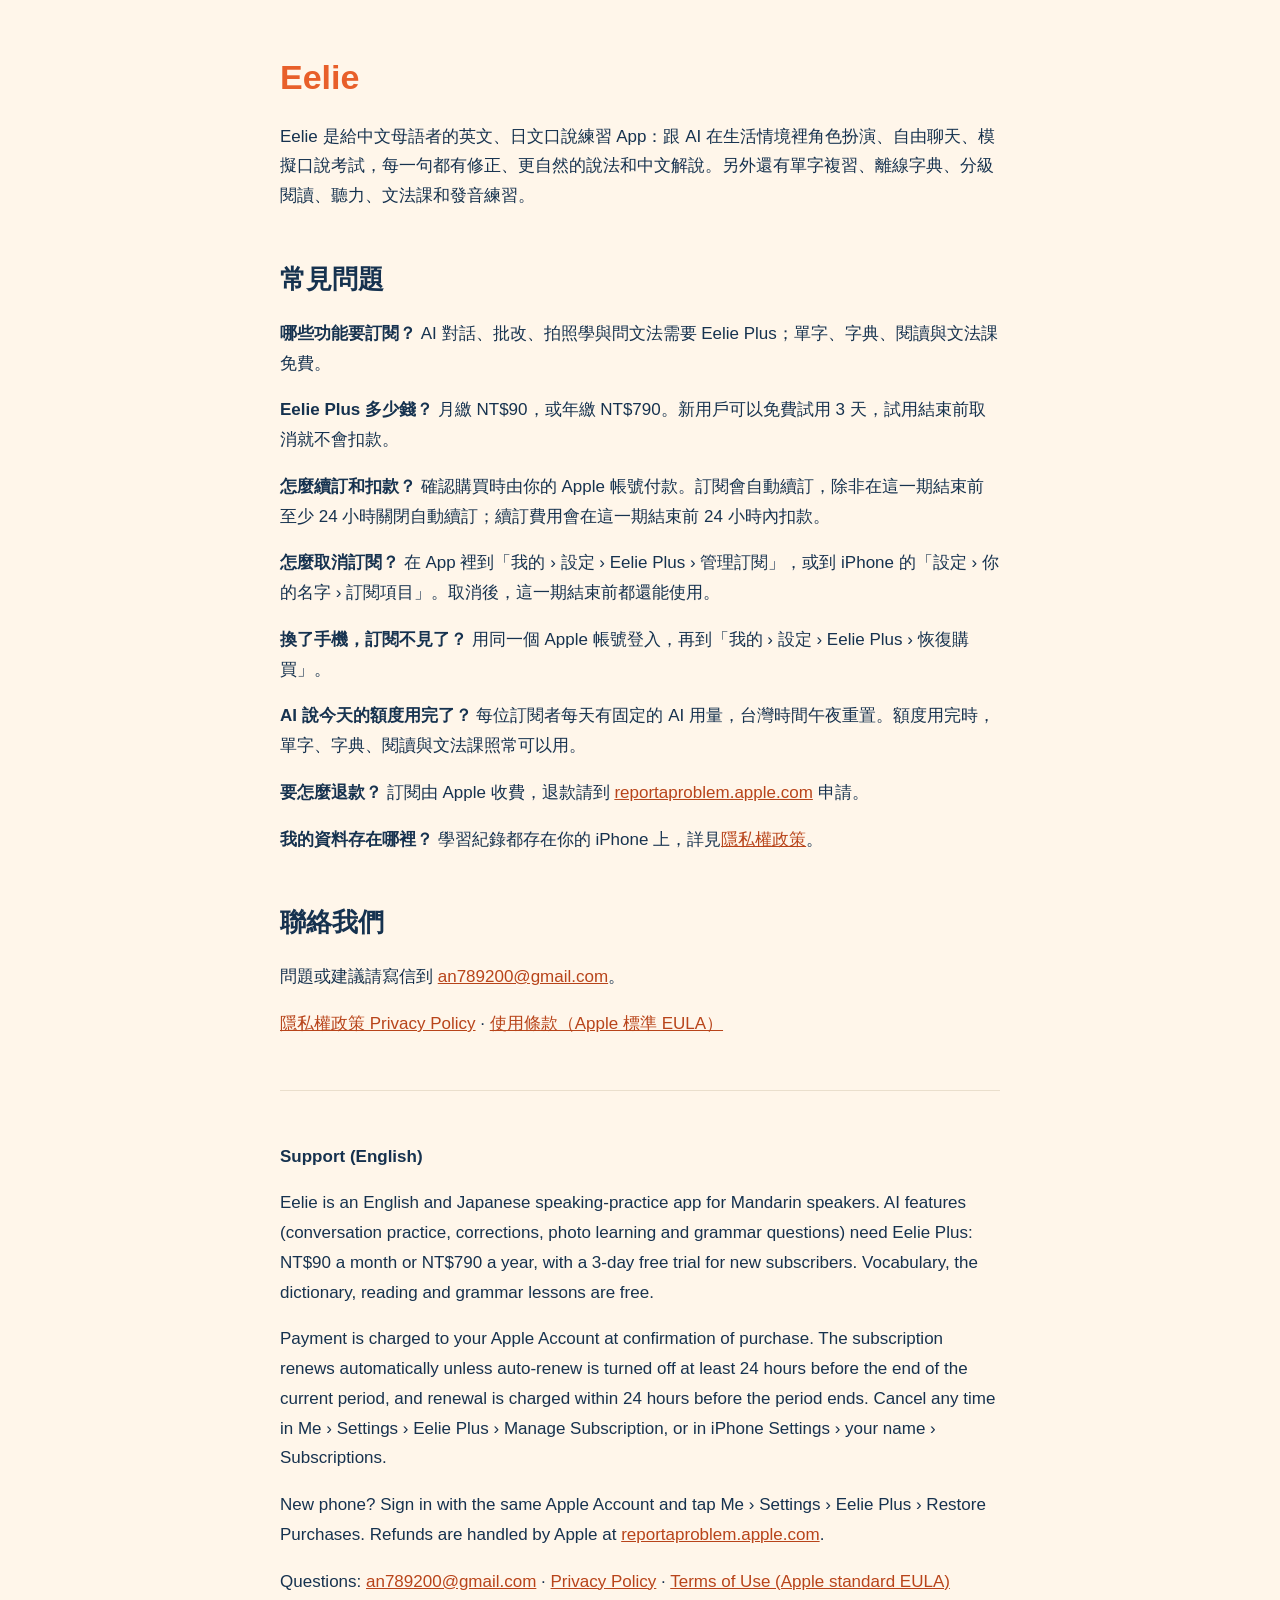
==== index.html @ 242e76d1 "Eelie 支援頁與隱私權政策：常見問題（訂閱方案、自動續訂與扣款、取消、恢復購買、每日 AI 額度、退款）、隱私權政策中英文（裝置上的資料、經 Eelie 伺服器轉送給 Anthropic 的資料、" ====
<!doctype html><html lang="zh-Hant"><head><meta charset="utf-8"><meta name="viewport" content="width=device-width,initial-scale=1">
<title>Eelie 支援</title><link rel="stylesheet" href="style.css"></head><body><main>
<h1>Eelie</h1>
<p>Eelie 是給中文母語者的英文、日文口說練習 App：跟 AI 在生活情境裡角色扮演、自由聊天、模擬口說考試，每一句都有修正、更自然的說法和中文解說。另外還有單字複習、離線字典、分級閱讀、聽力、文法課和發音練習。</p>

<h2>常見問題</h2>
<p><b>哪些功能要訂閱？</b> AI 對話、批改、拍照學與問文法需要 Eelie Plus；單字、字典、閱讀與文法課免費。</p>
<p><b>Eelie Plus 多少錢？</b> 月繳 NT$90，或年繳 NT$790。新用戶可以免費試用 3 天，試用結束前取消就不會扣款。</p>
<p><b>怎麼續訂和扣款？</b> 確認購買時由你的 Apple 帳號付款。訂閱會自動續訂，除非在這一期結束前至少 24 小時關閉自動續訂；續訂費用會在這一期結束前 24 小時內扣款。</p>
<p><b>怎麼取消訂閱？</b> 在 App 裡到「我的 › 設定 › Eelie Plus › 管理訂閱」，或到 iPhone 的「設定 › 你的名字 › 訂閱項目」。取消後，這一期結束前都還能使用。</p>
<p><b>換了手機，訂閱不見了？</b> 用同一個 Apple 帳號登入，再到「我的 › 設定 › Eelie Plus › 恢復購買」。</p>
<p><b>AI 說今天的額度用完了？</b> 每位訂閱者每天有固定的 AI 用量，台灣時間午夜重置。額度用完時，單字、字典、閱讀與文法課照常可以用。</p>
<p><b>要怎麼退款？</b> 訂閱由 Apple 收費，退款請到 <a href="https://reportaproblem.apple.com">reportaproblem.apple.com</a> 申請。</p>
<p><b>我的資料存在哪裡？</b> 學習紀錄都存在你的 iPhone 上，詳見<a href="privacy.html">隱私權政策</a>。</p>

<h2>聯絡我們</h2>
<p>問題或建議請寫信到 <a href="mailto:an789200@gmail.com">an789200@gmail.com</a>。</p>
<p><a href="privacy.html">隱私權政策 Privacy Policy</a> · <a href="https://www.apple.com/legal/internet-services/itunes/dev/stdeula/">使用條款（Apple 標準 EULA）</a></p>

<hr>
<div lang="en">
<p><b>Support (English)</b></p>
<p>Eelie is an English and Japanese speaking-practice app for Mandarin speakers. AI features (conversation practice, corrections, photo learning and grammar questions) need Eelie Plus: NT$90 a month or NT$790 a year, with a 3-day free trial for new subscribers. Vocabulary, the dictionary, reading and grammar lessons are free.</p>
<p>Payment is charged to your Apple Account at confirmation of purchase. The subscription renews automatically unless auto-renew is turned off at least 24 hours before the end of the current period, and renewal is charged within 24 hours before the period ends. Cancel any time in Me › Settings › Eelie Plus › Manage Subscription, or in iPhone Settings › your name › Subscriptions.</p>
<p>New phone? Sign in with the same Apple Account and tap Me › Settings › Eelie Plus › Restore Purchases. Refunds are handled by Apple at <a href="https://reportaproblem.apple.com">reportaproblem.apple.com</a>.</p>
<p>Questions: <a href="mailto:an789200@gmail.com">an789200@gmail.com</a> · <a href="privacy.html">Privacy Policy</a> · <a href="https://www.apple.com/legal/internet-services/itunes/dev/stdeula/">Terms of Use (Apple standard EULA)</a></p>
</div>
</main></body></html>
---- style.css ----
:root{--bg:#fff6ea;--ink:#16324f;--muted:#5b6f86;--accent:#e85f2a;--link:#b8441a;--line:#eadfcd}
@media (prefers-color-scheme:dark){:root{--bg:#0d1b2c;--ink:#f3ece1;--muted:#a9b7c6;--accent:#ff8a5b;--link:#ff9c73;--line:#2a4058}}
body{margin:0;background:var(--bg);color:var(--ink);font:17px/1.75 -apple-system,"PingFang TC",sans-serif}
main{max-width:720px;margin:0 auto;padding:32px 16px 64px}
h1{color:var(--accent);line-height:1.3}h2{margin-top:2em;line-height:1.4}
a{color:var(--link)}.muted{color:var(--muted)}
hr{border:0;border-top:1px solid var(--line);margin:3em 0}
li{margin:.3em 0}
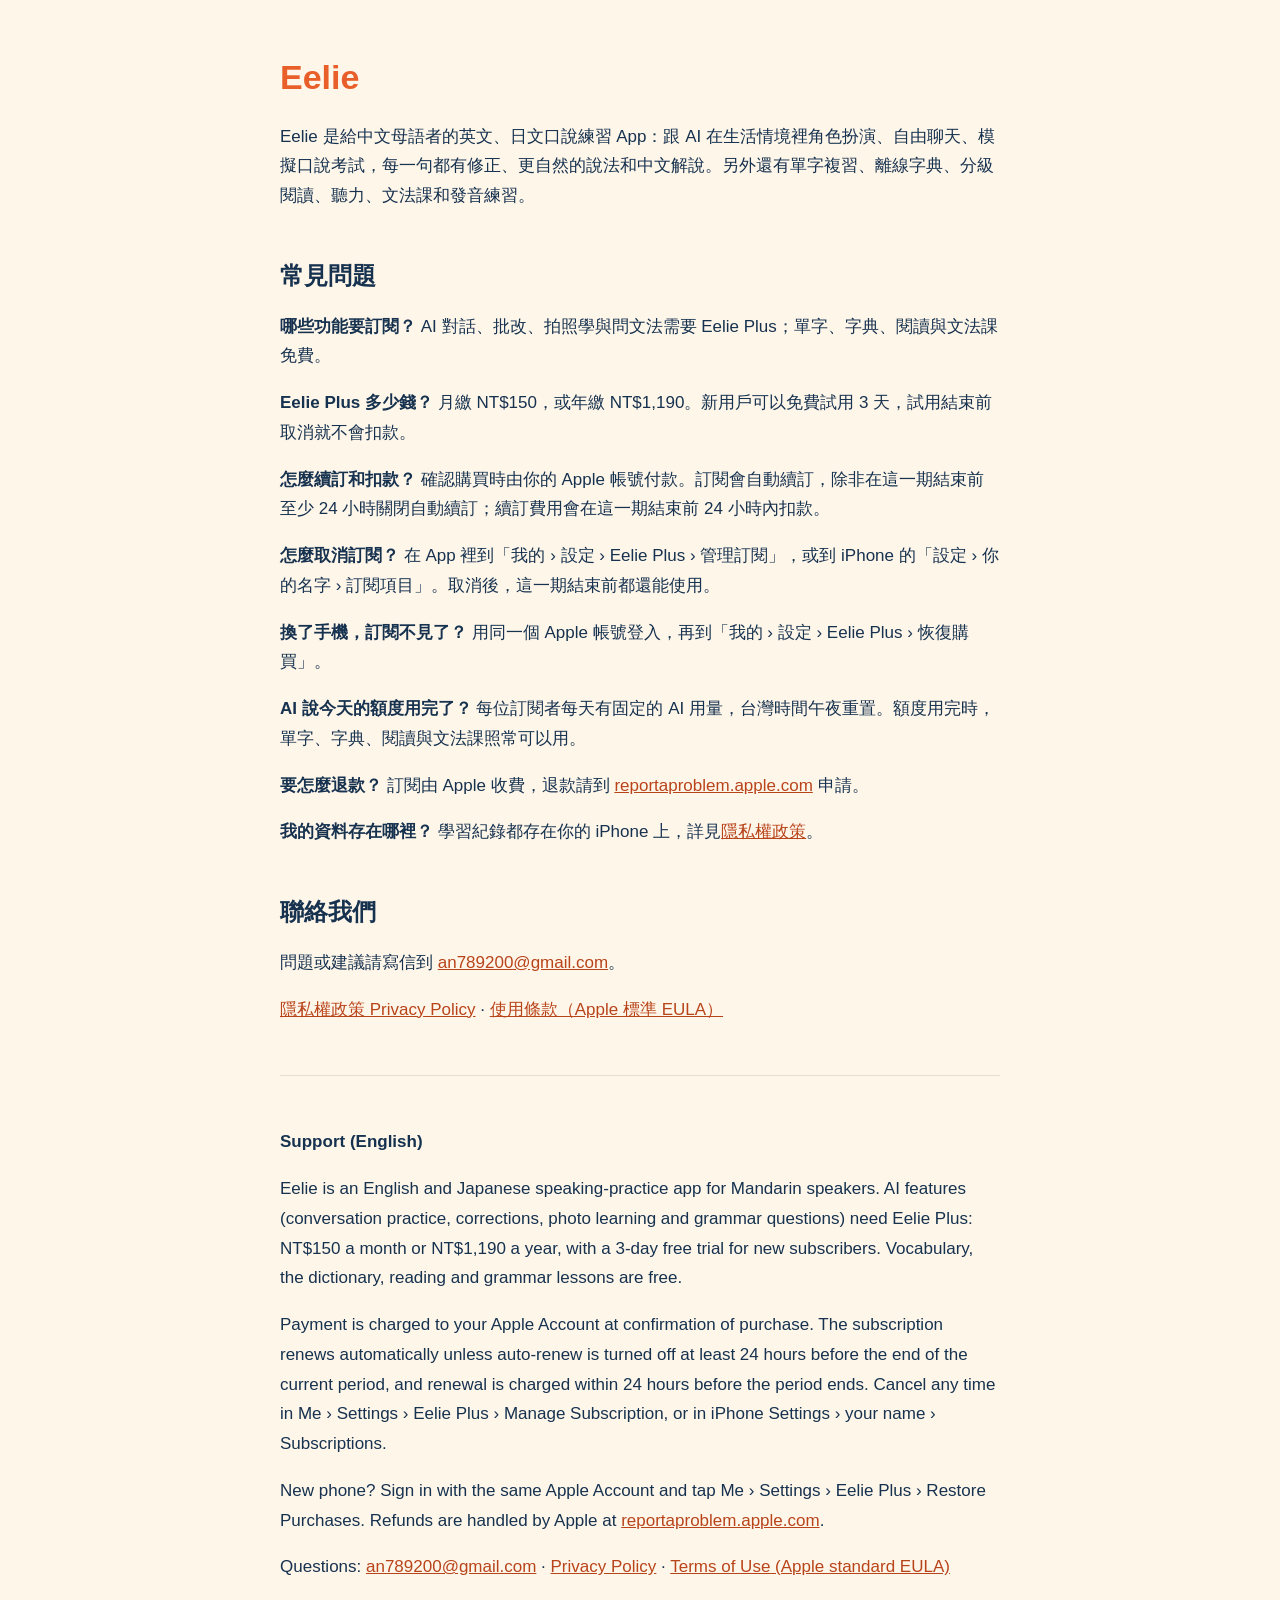
==== commit 0cdb7db1: "Eelie Plus 價格改為月繳 NT$150、年繳 NT$1,190" ====
--- a/index.html
+++ b/index.html
@@ -5,7 +5,7 @@
 
 <h2>常見問題</h2>
 <p><b>哪些功能要訂閱？</b> AI 對話、批改、拍照學與問文法需要 Eelie Plus；單字、字典、閱讀與文法課免費。</p>
-<p><b>Eelie Plus 多少錢？</b> 月繳 NT$90，或年繳 NT$790。新用戶可以免費試用 3 天，試用結束前取消就不會扣款。</p>
+<p><b>Eelie Plus 多少錢？</b> 月繳 NT$150，或年繳 NT$1,190。新用戶可以免費試用 3 天，試用結束前取消就不會扣款。</p>
 <p><b>怎麼續訂和扣款？</b> 確認購買時由你的 Apple 帳號付款。訂閱會自動續訂，除非在這一期結束前至少 24 小時關閉自動續訂；續訂費用會在這一期結束前 24 小時內扣款。</p>
 <p><b>怎麼取消訂閱？</b> 在 App 裡到「我的 › 設定 › Eelie Plus › 管理訂閱」，或到 iPhone 的「設定 › 你的名字 › 訂閱項目」。取消後，這一期結束前都還能使用。</p>
 <p><b>換了手機，訂閱不見了？</b> 用同一個 Apple 帳號登入，再到「我的 › 設定 › Eelie Plus › 恢復購買」。</p>
@@ -20,7 +20,7 @@
 <hr>
 <div lang="en">
 <p><b>Support (English)</b></p>
-<p>Eelie is an English and Japanese speaking-practice app for Mandarin speakers. AI features (conversation practice, corrections, photo learning and grammar questions) need Eelie Plus: NT$90 a month or NT$790 a year, with a 3-day free trial for new subscribers. Vocabulary, the dictionary, reading and grammar lessons are free.</p>
+<p>Eelie is an English and Japanese speaking-practice app for Mandarin speakers. AI features (conversation practice, corrections, photo learning and grammar questions) need Eelie Plus: NT$150 a month or NT$1,190 a year, with a 3-day free trial for new subscribers. Vocabulary, the dictionary, reading and grammar lessons are free.</p>
 <p>Payment is charged to your Apple Account at confirmation of purchase. The subscription renews automatically unless auto-renew is turned off at least 24 hours before the end of the current period, and renewal is charged within 24 hours before the period ends. Cancel any time in Me › Settings › Eelie Plus › Manage Subscription, or in iPhone Settings › your name › Subscriptions.</p>
 <p>New phone? Sign in with the same Apple Account and tap Me › Settings › Eelie Plus › Restore Purchases. Refunds are handled by Apple at <a href="https://reportaproblem.apple.com">reportaproblem.apple.com</a>.</p>
 <p>Questions: <a href="mailto:an789200@gmail.com">an789200@gmail.com</a> · <a href="privacy.html">Privacy Policy</a> · <a href="https://www.apple.com/legal/internet-services/itunes/dev/stdeula/">Terms of Use (Apple standard EULA)</a></p>
--- a/style.css
+++ b/style.css
@@ -2,7 +2,7 @@
 @media (prefers-color-scheme:dark){:root{--bg:#0d1b2c;--ink:#f3ece1;--muted:#a9b7c6;--accent:#ff8a5b;--link:#ff9c73;--line:#2a4058}}
 body{margin:0;background:var(--bg);color:var(--ink);font:17px/1.75 -apple-system,"PingFang TC",sans-serif}
 main{max-width:720px;margin:0 auto;padding:32px 16px 64px}
-h1{color:var(--accent);line-height:1.3}h2{margin-top:2em;line-height:1.4}
+h1{font-size:2em;color:var(--accent);line-height:1.3}h2{font-size:1.4em;margin-top:2em;line-height:1.4}
 a{color:var(--link)}.muted{color:var(--muted)}
 hr{border:0;border-top:1px solid var(--line);margin:3em 0}
 li{margin:.3em 0}
